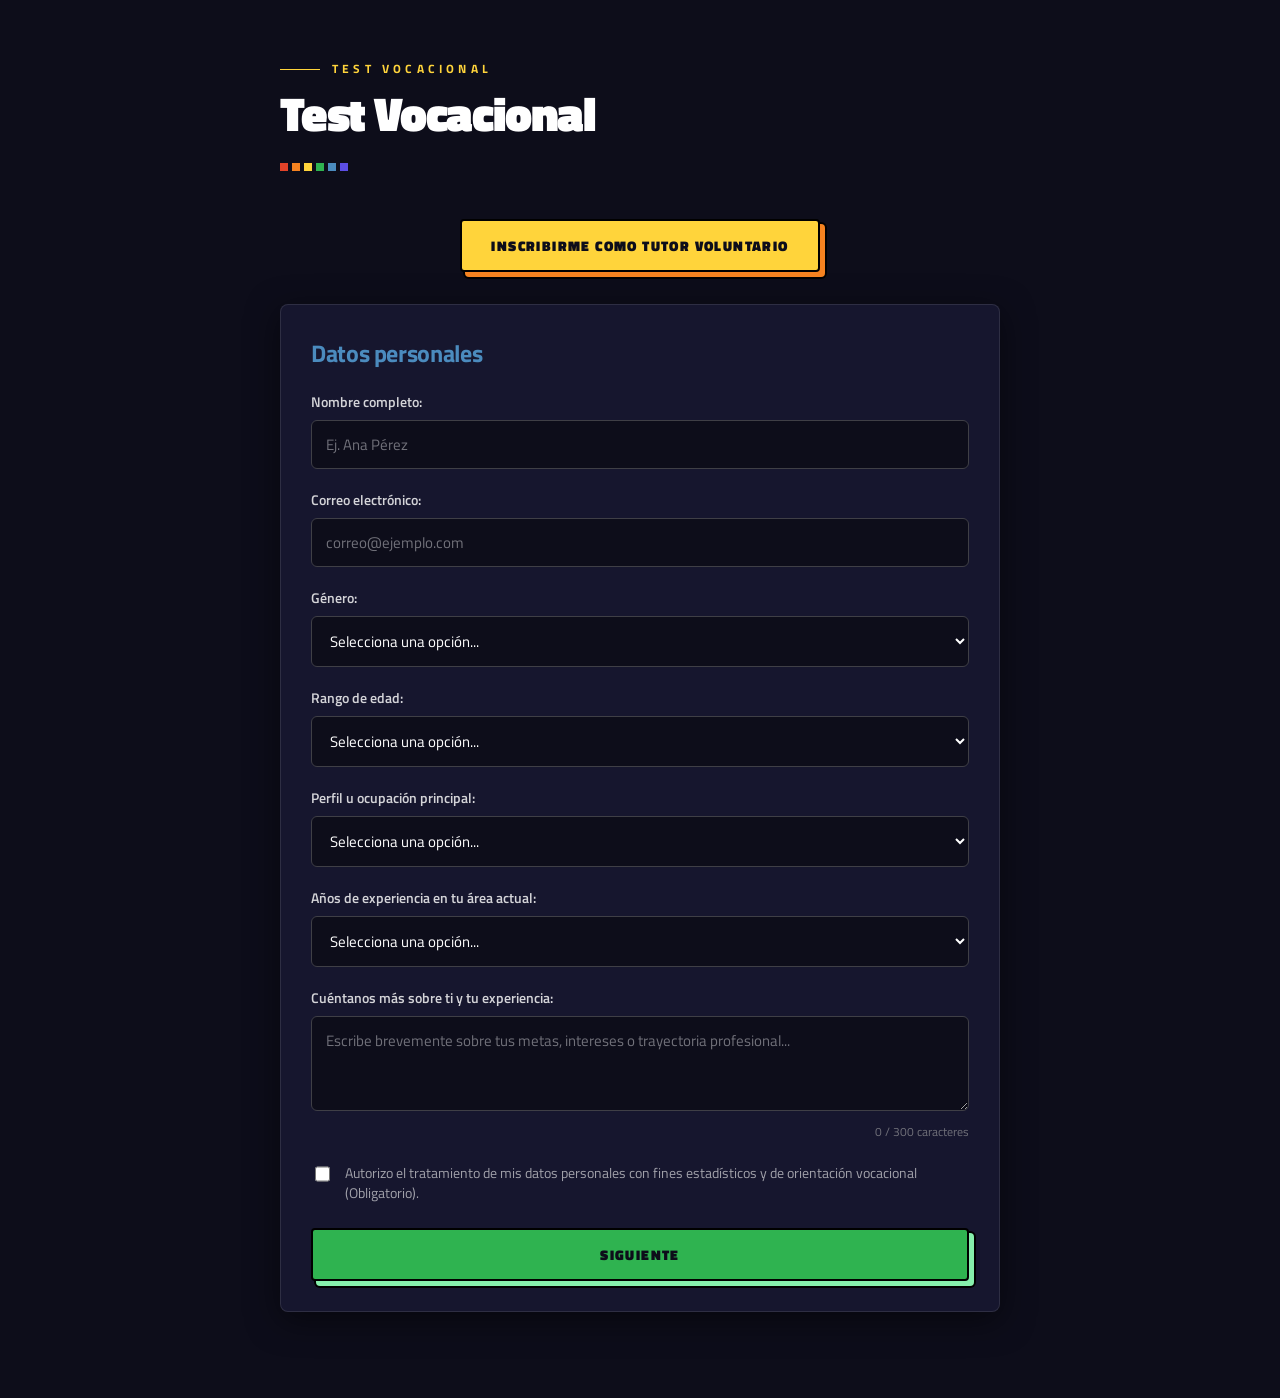
==== index.html @ 5e2507d7 "style: tipografia Titillium Web 900, cuadritos exactos, linea superior y azul de Python Colombia" ====
<!DOCTYPE html>
<html lang="es">
<head>
  <meta charset="UTF-8">
  <meta name="viewport" content="width=device-width, initial-scale=1.0">
  <title>Test Vocacional - Roles de Datos</title>
  <!-- Tipografía Titillium Web de Python Colombia -->
  <link rel="preconnect" href="https://fonts.googleapis.com">
  <link rel="preconnect" href="https://fonts.gstatic.com" crossorigin>
  <link href="https://fonts.googleapis.com/css2?family=Titillium+Web:wght@300;400;600;700;900&display=swap" rel="stylesheet">
  <link rel="stylesheet" href="css/styles.css">
</head>
<body>

  <!-- ENCABEZADO ESTILO PYTHON COLOMBIA -->
  <div class="title-header">
    <p class="tag-title"><span class="tag-line"></span>TEST VOCACIONAL</p>
    <h1>Test Vocacional</h1>
    <span class="title-squares" aria-hidden="true">
      <span class="sq sq-red"></span>
      <span class="sq sq-orange"></span>
      <span class="sq sq-yellow"></span>
      <span class="sq sq-green"></span>
      <span class="sq sq-blue"></span>
      <span class="sq sq-purple"></span>
    </span>
  </div>

  <!-- BOTÓN PARA IR AL FORMULARIO DE TUTORES (CENTRADO) -->
  <div style="text-align: center; margin-bottom: 32px;">
    <button onclick="window.location.href='tuto.html'" class="btn-yellow" style="max-width: 360px; margin: 0 auto; display: inline-block;">Inscribirme como Tutor Voluntario</button>
  </div>

  <!-- SECCIÓN 1: DATOS PERSONALES -->
  <div class="card" id="step-form">
    <h2>Datos personales</h2>
    
    <div class="form-group">
      <label for="nombre">Nombre completo:</label>
      <input type="text" id="nombre" placeholder="Ej. Ana Pérez" required>
    </div>

    <div class="form-group">
      <label for="correo">Correo electrónico:</label>
      <input type="email" id="correo" placeholder="correo@ejemplo.com" required>
    </div>

    <div class="form-group">
      <label for="genero">Género:</label>
      <select id="genero" required>
        <option value="">Selecciona una opción...</option>
        <option value="Femenino">Femenino</option>
        <option value="Masculino">Masculino</option>
        <option value="No binario">No binario</option>
        <option value="Prefiero no decirlo">Prefiero no decirlo</option>
      </select>
    </div>

    <div class="form-group">
      <label for="edad">Rango de edad:</label>
      <select id="edad" required>
        <option value="">Selecciona una opción...</option>
        <option value="Menos de 18 años">Menos de 18 años</option>
        <option value="18 a 24 años">18 a 24 años</option>
        <option value="25 a 34 años">25 a 34 años</option>
        <option value="35 a 44 años">35 a 44 años</option>
        <option value="45 años o más">45 años o más</option>
      </select>
    </div>

    <div class="form-group">
      <label for="perfil">Perfil u ocupación principal:</label>
      <select id="perfil" required>
        <option value="">Selecciona una opción...</option>
        <option value="Estudiante">Estudiante</option>
        <option value="Trabaja en tecnología">Trabaja en tecnología</option>
        <option value="Otro campo ajeno a la tecnología">Otro campo ajeno a la tecnología</option>
      </select>
    </div>

    <div class="form-group">
      <label for="experiencia">Años de experiencia en tu área actual:</label>
      <select id="experiencia" required>
        <option value="">Selecciona una opción...</option>
        <option value="Sin experiencia (0 años)">Sin experiencia (0 años)</option>
        <option value="Menos de 1 año">Menos de 1 año</option>
        <option value="1 a 3 años">1 a 3 años</option>
        <option value="Más de 3 años">Más de 3 años</option>
      </select>
    </div>

    <div class="form-group">
      <label for="sobre_ti">Cuéntanos más sobre ti y tu experiencia:</label>
      <textarea id="sobre_ti" rows="3" maxlength="300" placeholder="Escribe brevemente sobre tus metas, intereses o trayectoria profesional..." oninput="actualizarContador()"></textarea>
      <div class="char-counter"><span id="counter">0</span> / 300 caracteres</div>
    </div>

    <div class="checkbox-group">
      <input type="checkbox" id="autorizacion" required>
      <label for="autorizacion">Autorizo el tratamiento de mis datos personales con fines estadísticos y de orientación vocacional (Obligatorio).</label>
    </div>

    <button onclick="irAlTest()" class="btn-green" style="margin-top: 24px;">Siguiente</button>
  </div>

  <!-- SECCIÓN 2: TEST VOCACIONAL -->
  <div class="card" id="step-test" style="display:none;">
    <h2>Resuelve las preguntas</h2>
    <div id="test-container"></div>
    <div class="btn-container">
      <button class="btn-yellow" onclick="regresarAlFormulario()">Retroceder</button>
      <button class="btn-green" onclick="calcularResultado()">Enviar Respuestas y Ver Resultado</button>
    </div>
  </div>

  <!-- SECCIÓN 3: RESULTADOS -->
  <div class="card" id="result-container" style="display:none;">
    <h2>Resultados: ¿Hacia dónde apunta tu brújula?</h2>
    <div id="result"></div>
    <div class="btn-container">
      <button class="btn-yellow" onclick="reiniciarTest()">Mandar otra respuesta</button>
      <button class="btn-green" onclick="finalizarTest()">Finalizar</button>
    </div>
  </div>

  <!-- SECCIÓN 4: PANTALLA DE AGRADECIMIENTO AL FINALIZAR -->
  <div class="card" id="thanks-container" style="display:none; text-align: left;">
    <h2>¡Gracias por realizar el Test Vocacional!</h2>
    <p>Tus respuestas se han registrado con éxito. Esperamos que este resultado te oriente en tu camino en el mundo de los datos.</p>
    <div style="text-align: center; margin-top: 24px;">
      <button class="btn-yellow" style="max-width: 320px; margin: 0 auto; display: inline-block;" onclick="reiniciarTest()">Realizar el test de nuevo</button>
    </div>
  </div>

  <script src="js/main.js"></script>
</body>
</html>
---- css/styles.css ----
/* ==========================================================================
   Importación de Fuentes (Titillium Web de Python Colombia: python.org.co)
   ========================================================================== */
@import url('https://fonts.googleapis.com/css2?family=Titillium+Web:wght@300;400;600;700;900&display=swap');

/* ==========================================================================
   Estilos Generales y Tema Oscuro (Python Colombia)
   ========================================================================== */

* {
  box-sizing: border-box;
}

body {
  font-family: 'Titillium Web', -apple-system, BlinkMacSystemFont, "Segoe UI", Roboto, sans-serif;
  max-width: 760px;
  margin: 40px auto;
  padding: 20px;
  background-color: #0d0d1a; /* Fondo exacto de Python Colombia (--color-night) */
  color: #f4f4f5;
  line-height: 1.5;
  font-size: 16px;
  -webkit-font-smoothing: antialiased;
  -moz-osx-font-smoothing: grayscale;
}

/* ==========================================================================
   Encabezados Principales y Decoraciones de Python Colombia
   ========================================================================== */

.title-header {
  margin-bottom: 24px;
}

/* Titulito con la línea horizontal (h-px w-10 bg-current) */
.tag-title {
  display: flex;
  align-items: center;
  gap: 12px;
  font-size: 12px;
  font-weight: 700;
  text-transform: uppercase;
  letter-spacing: 0.35em;
  color: #ffd43b; /* Amarillo Python */
  margin: 0 0 12px 0;
}

.tag-line {
  display: inline-block;
  width: 40px;
  height: 1px;
  background-color: currentColor;
}

/* Letra del título principal (Font-black 900 de Python Colombia) */
h1 {
  font-family: 'Titillium Web', sans-serif;
  color: #ffffff;
  font-size: 48px;
  font-weight: 900; /* Peso 900 idéntico al de la imagen */
  text-align: left;
  letter-spacing: -0.025em;
  line-height: 1.02;
  margin: 0 0 14px 0;
}

/* Los 6 cuadritos exactos de Python Colombia (cuadrados perfectos, sin redondear) */
.title-squares {
  display: inline-flex;
  align-items: center;
  gap: 4px; /* gap-1 = 4px */
  margin: 0 0 24px 0;
}

.sq {
  width: 8px; /* h-2 = 8px */
  height: 8px; /* w-2 = 8px */
  border-radius: 0 !important; /* Cuadrados sin bordes redondos */
  display: inline-block;
}

/* Colores exactos de Python Colombia */
.sq-red    { background-color: #e24329; } /* bg-accent-red */
.sq-orange { background-color: #f58220; } /* bg-accent-orange */
.sq-yellow { background-color: #ffd43b; } /* bg-python-yellow */
.sq-green  { background-color: #2fb350; } /* bg-accent-green */
.sq-blue   { background-color: #4b8bbe; } /* bg-python-blue-light */
.sq-purple { background-color: #5c4ee5; } /* bg-accent-purple */

/* Subtítulos en el azul exacto de Python Colombia (#4b8bbe) */
h2 {
  font-family: 'Titillium Web', sans-serif;
  color: #4b8bbe !important; /* Azul exacto de Python Colombia (--color-python-blue-light) */
  font-size: 24px;
  font-weight: 700;
  margin-top: 0;
  margin-bottom: 20px;
  text-align: left;
  letter-spacing: -0.015em;
}

/* ==========================================================================
   Tarjetas / Contenedores
   ========================================================================== */

.card {
  background-color: #16162e; /* Tarjeta oscura de Python Colombia (--color-night-card) */
  border: 1px solid rgba(255, 255, 255, 0.1);
  border-radius: 8px;
  padding: 30px;
  box-shadow: 0 8px 32px rgba(0, 0, 0, 0.5);
  margin-bottom: 26px;
}

/* ==========================================================================
   Formularios
   ========================================================================== */

.form-group {
  margin-bottom: 20px;
}

.form-group label {
  display: block;
  font-size: 14px;
  font-weight: 600;
  margin-bottom: 8px;
  color: #d4d4d8;
}

.form-group input[type="text"], 
.form-group input[type="email"], 
.form-group select,
.form-group textarea {
  width: 100%;
  padding: 12px 14px;
  background-color: #0d0d1a;
  color: #ffffff;
  border: 1px solid #3f3f46;
  border-radius: 6px;
  font-size: 15px;
  font-family: inherit;
  transition: border-color 0.2s ease, box-shadow 0.2s ease;
}

.form-group input[type="text"]:focus, 
.form-group input[type="email"]:focus, 
.form-group select:focus,
.form-group textarea:focus {
  border-color: #ffd43b;
  outline: none;
  box-shadow: 0 0 0 2px rgba(255, 212, 59, 0.3);
}

.form-group input::placeholder,
.form-group textarea::placeholder {
  color: #71717a;
}

.form-group select option {
  background-color: #0d0d1a;
  color: #ffffff;
}

.checkbox-group {
  display: flex;
  align-items: flex-start;
  gap: 12px;
  margin-top: 22px;
  font-size: 14px;
  color: #a1a1aa;
  line-height: 1.45;
}

.checkbox-group input {
  margin-top: 3px;
  accent-color: #ffd43b;
  width: 16px;
  height: 16px;
  cursor: pointer;
}

.char-counter {
  font-size: 12px;
  color: #71717a;
  text-align: right;
  margin-top: 6px;
}

/* ==========================================================================
   Botones de Python Colombia (Amarillos y Verdes con doble capa 3D)
   ========================================================================== */

.btn-container {
  display: flex;
  gap: 16px;
  margin-top: 26px;
}

.btn-container button {
  flex: 1; /* Mismo tamaño para botones emparejados */
}

button, .btn {
  display: inline-block;
  font-family: 'Titillium Web', sans-serif;
  font-size: 14px;
  font-weight: 800;
  text-transform: uppercase;
  letter-spacing: 0.1em;
  text-align: center;
  cursor: pointer;
  padding: 14px 24px;
  border-radius: 4px;
  border: 2px solid #000000;
  position: relative;
  width: 100%;
  box-sizing: border-box;
  transition: transform 0.15s ease, box-shadow 0.15s ease;
  outline: none;
}

/* --- BOTÓN AMARILLO (Capa naranja de Python Colombia debajo) --- */
button.btn-yellow,
button.btn-tutor,
button:not(.btn-green) {
  background-color: #ffd43b !important; /* Amarillo Python */
  color: #0d0d1a !important;
  box-shadow: 5px 5px 0px 0px #f58220, 5px 5px 0px 2px #000000;
}

button.btn-yellow:hover,
button.btn-tutor:hover,
button:not(.btn-green):hover {
  transform: translate(-3px, -3px);
  box-shadow: 8px 8px 0px 0px #f58220, 8px 8px 0px 2px #000000;
}

button.btn-yellow:active,
button.btn-tutor:active,
button:not(.btn-green):active {
  transform: translate(2px, 2px);
  box-shadow: 2px 2px 0px 0px #f58220, 2px 2px 0px 2px #000000;
}

/* --- BOTÓN VERDE (Capa verde claro debajo) --- */
button.btn-green,
button.success {
  background-color: #2fb350 !important; /* Verde Python Colombia */
  color: #0d0d1a !important;
  box-shadow: 5px 5px 0px 0px #86efac, 5px 5px 0px 2px #000000;
}

button.btn-green:hover,
button.success:hover {
  transform: translate(-3px, -3px);
  box-shadow: 8px 8px 0px 0px #86efac, 8px 8px 0px 2px #000000;
}

button.btn-green:active,
button.success:active {
  transform: translate(2px, 2px);
  box-shadow: 2px 2px 0px 0px #86efac, 2px 2px 0px 2px #000000;
}

/* ==========================================================================
   Estilos Específicos del Test Vocacional
   ========================================================================== */

.question {
  margin-bottom: 24px;
  border-bottom: 1px solid rgba(255, 255, 255, 0.1);
  padding-bottom: 18px;
}

.question:last-child {
  border-bottom: none;
}

.question p {
  font-weight: 600;
  font-size: 16px;
  margin-bottom: 12px;
  color: #f4f4f5;
}

.option {
  display: flex;
  align-items: center;
  gap: 10px;
  margin: 10px 0;
  padding: 10px 14px;
  border-radius: 6px;
  cursor: pointer;
  color: #d4d4d8;
  font-size: 15px;
  transition: background-color 0.15s ease;
}

.option:hover {
  background-color: rgba(255, 255, 255, 0.05);
}

.option input {
  margin: 0;
  accent-color: #ffd43b;
  width: 16px;
  height: 16px;
}

#result {
  line-height: 1.65;
  color: #e4e4e7;
}

.role-title {
  font-family: 'Titillium Web', sans-serif;
  font-size: 24px;
  font-weight: 900;
  color: #4b8bbe; /* Azul Python Colombia */
  margin-bottom: 14px;
  text-align: left;
}

/* Responsividad para móviles */
@media (max-width: 600px) {
  h1 {
    font-size: 34px;
  }
  .btn-container {
    flex-direction: column;
  }
}
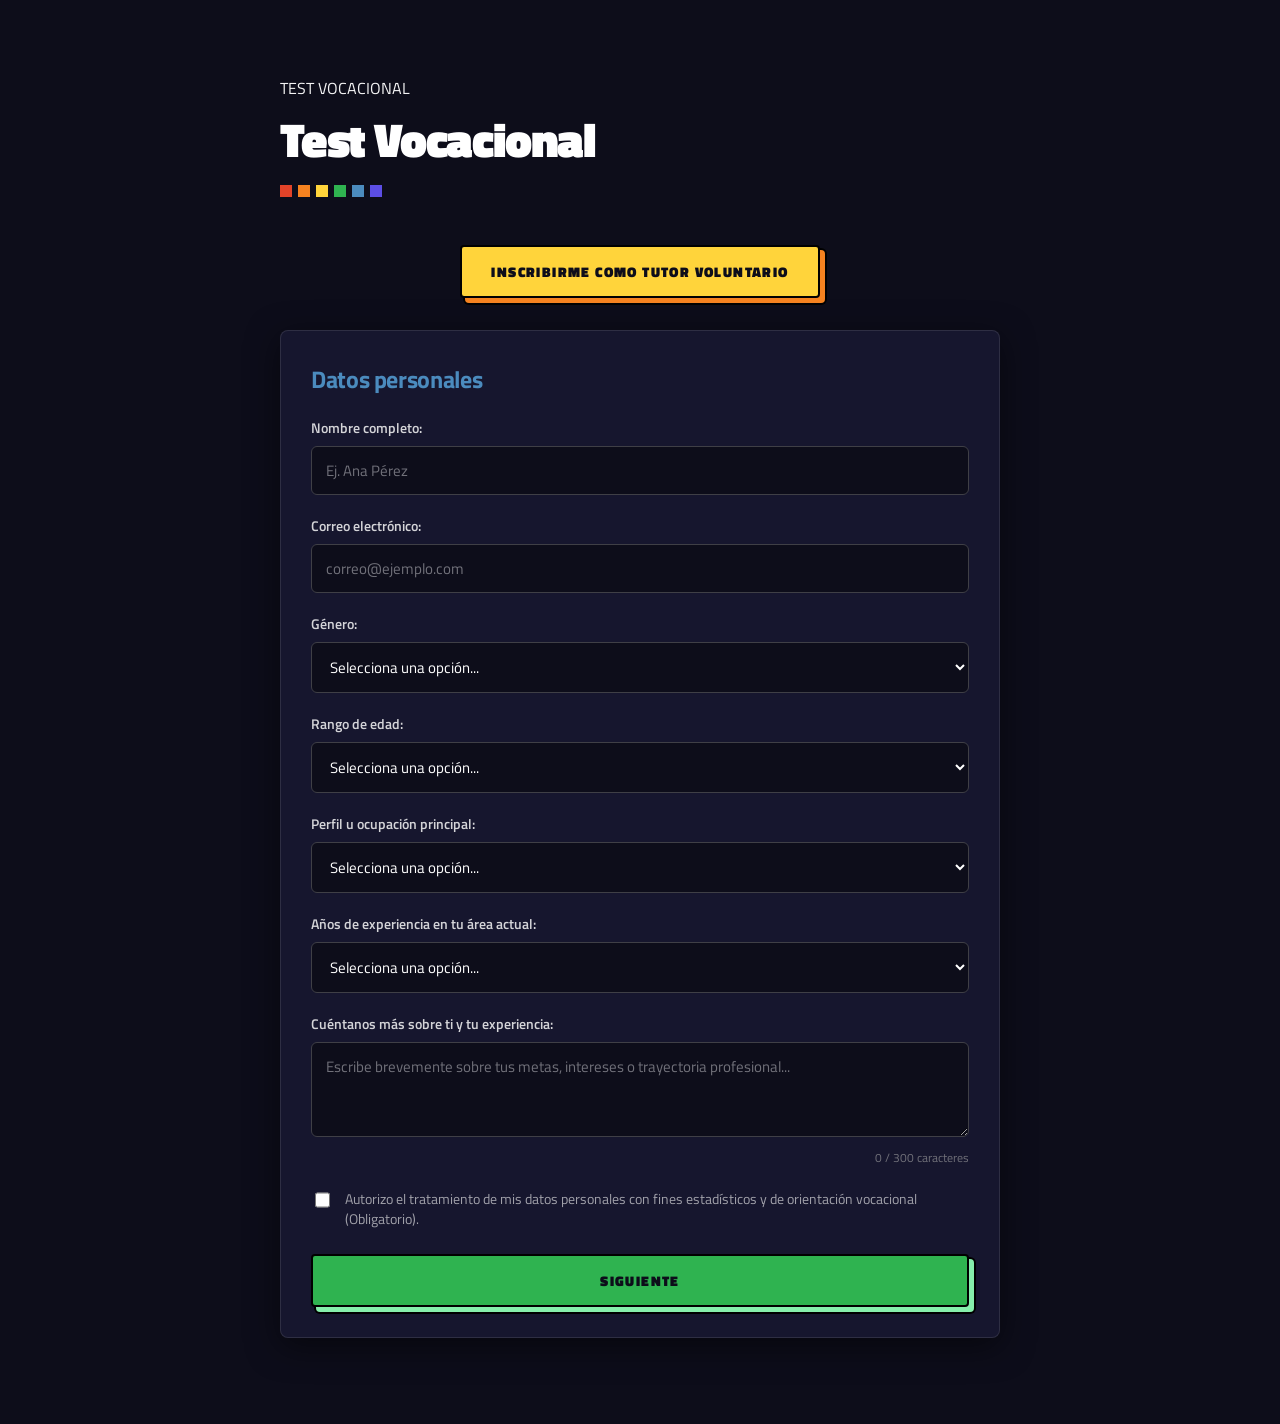
==== commit 10b39e3d: "fix: point tutor button to new form and clean up repo - index.html now links to tutor.html instead o" ====
--- a/index.html
+++ b/index.html
@@ -8,7 +8,7 @@
   <link rel="preconnect" href="https://fonts.googleapis.com">
   <link rel="preconnect" href="https://fonts.gstatic.com" crossorigin>
   <link href="https://fonts.googleapis.com/css2?family=Titillium+Web:wght@300;400;600;700;900&display=swap" rel="stylesheet">
-  <link rel="stylesheet" href="css/styles.css">
+  <link rel="stylesheet" href="css/styles.css?v=2">
 </head>
 <body>
 
@@ -28,7 +28,7 @@
 
   <!-- BOTÓN PARA IR AL FORMULARIO DE TUTORES (CENTRADO) -->
   <div style="text-align: center; margin-bottom: 32px;">
-    <button onclick="window.location.href='tuto.html'" class="btn-yellow" style="max-width: 360px; margin: 0 auto; display: inline-block;">Inscribirme como Tutor Voluntario</button>
+    <button onclick="window.location.href='tutor.html'" class="btn-yellow" style="max-width: 360px; margin: 0 auto; display: inline-block;">Inscribirme como Tutor Voluntario</button>
   </div>
 
   <!-- SECCIÓN 1: DATOS PERSONALES -->
@@ -132,6 +132,6 @@
     </div>
   </div>
 
-  <script src="js/main.js"></script>
+  <script src="js/main.js?v=2"></script>
 </body>
 </html>
--- a/css/styles.css
+++ b/css/styles.css
@@ -32,26 +32,6 @@
   margin-bottom: 24px;
 }
 
-/* Titulito con la línea horizontal (h-px w-10 bg-current) */
-.tag-title {
-  display: flex;
-  align-items: center;
-  gap: 12px;
-  font-size: 12px;
-  font-weight: 700;
-  text-transform: uppercase;
-  letter-spacing: 0.35em;
-  color: #ffd43b; /* Amarillo Python */
-  margin: 0 0 12px 0;
-}
-
-.tag-line {
-  display: inline-block;
-  width: 40px;
-  height: 1px;
-  background-color: currentColor;
-}
-
 /* Letra del título principal (Font-black 900 de Python Colombia) */
 h1 {
   font-family: 'Titillium Web', sans-serif;
@@ -64,19 +44,20 @@
   margin: 0 0 14px 0;
 }
 
-/* Los 6 cuadritos exactos de Python Colombia (cuadrados perfectos, sin redondear) */
+/* Los 6 cuadritos exactos de Python Colombia (12px × 12px, cuadrados perfectos, gap 6px) */
 .title-squares {
   display: inline-flex;
   align-items: center;
-  gap: 4px; /* gap-1 = 4px */
+  gap: 6px;
   margin: 0 0 24px 0;
 }
 
 .sq {
-  width: 8px; /* h-2 = 8px */
-  height: 8px; /* w-2 = 8px */
+  width: 12px; /* 12px exactos como en la foto */
+  height: 12px; /* 12px exactos como en la foto */
   border-radius: 0 !important; /* Cuadrados sin bordes redondos */
   display: inline-block;
+  flex-shrink: 0;
 }
 
 /* Colores exactos de Python Colombia */
@@ -322,6 +303,84 @@
   text-align: left;
 }
 
+/* ==========================================================================
+   Estilos para las Secciones del Formulario de Tutores
+   ========================================================================== */
+
+.form-section {
+  border-top: 1px solid rgba(255, 255, 255, 0.1);
+  margin-top: 32px;
+  padding-top: 24px;
+}
+
+.form-section h3 {
+  font-family: 'Titillium Web', sans-serif;
+  font-size: 18px;
+  font-weight: 700;
+  color: #ffd43b;
+  margin-top: 0;
+  margin-bottom: 10px;
+  letter-spacing: -0.01em;
+}
+
+.section-notice {
+  font-size: 13px;
+  color: #a1a1aa;
+  background-color: rgba(255, 255, 255, 0.04);
+  border-left: 3px solid #4b8bbe;
+  padding: 10px 14px;
+  border-radius: 0 6px 6px 0;
+  margin-bottom: 20px;
+  line-height: 1.5;
+}
+
+.help-text {
+  font-size: 12px;
+  color: #71717a;
+  margin-top: 5px;
+  margin-bottom: 0;
+  line-height: 1.4;
+}
+
+.required {
+  color: #e24329;
+  margin-left: 2px;
+}
+
+.optional {
+  color: #71717a;
+  font-weight: 400;
+  font-size: 13px;
+}
+
+/* Checkbox group como lista vertical dentro de formularios */
+.form-group .checkbox-group {
+  display: flex;
+  flex-direction: column;
+  gap: 8px;
+  margin-top: 8px;
+}
+
+.form-group .checkbox-group label {
+  display: flex;
+  align-items: flex-start;
+  gap: 10px;
+  font-size: 14px;
+  font-weight: 400;
+  color: #d4d4d8;
+  cursor: pointer;
+  margin-bottom: 0;
+}
+
+.form-group .checkbox-group input[type="checkbox"] {
+  margin-top: 2px;
+  accent-color: #ffd43b;
+  width: 15px;
+  height: 15px;
+  flex-shrink: 0;
+  cursor: pointer;
+}
+
 /* Responsividad para móviles */
 @media (max-width: 600px) {
   h1 {
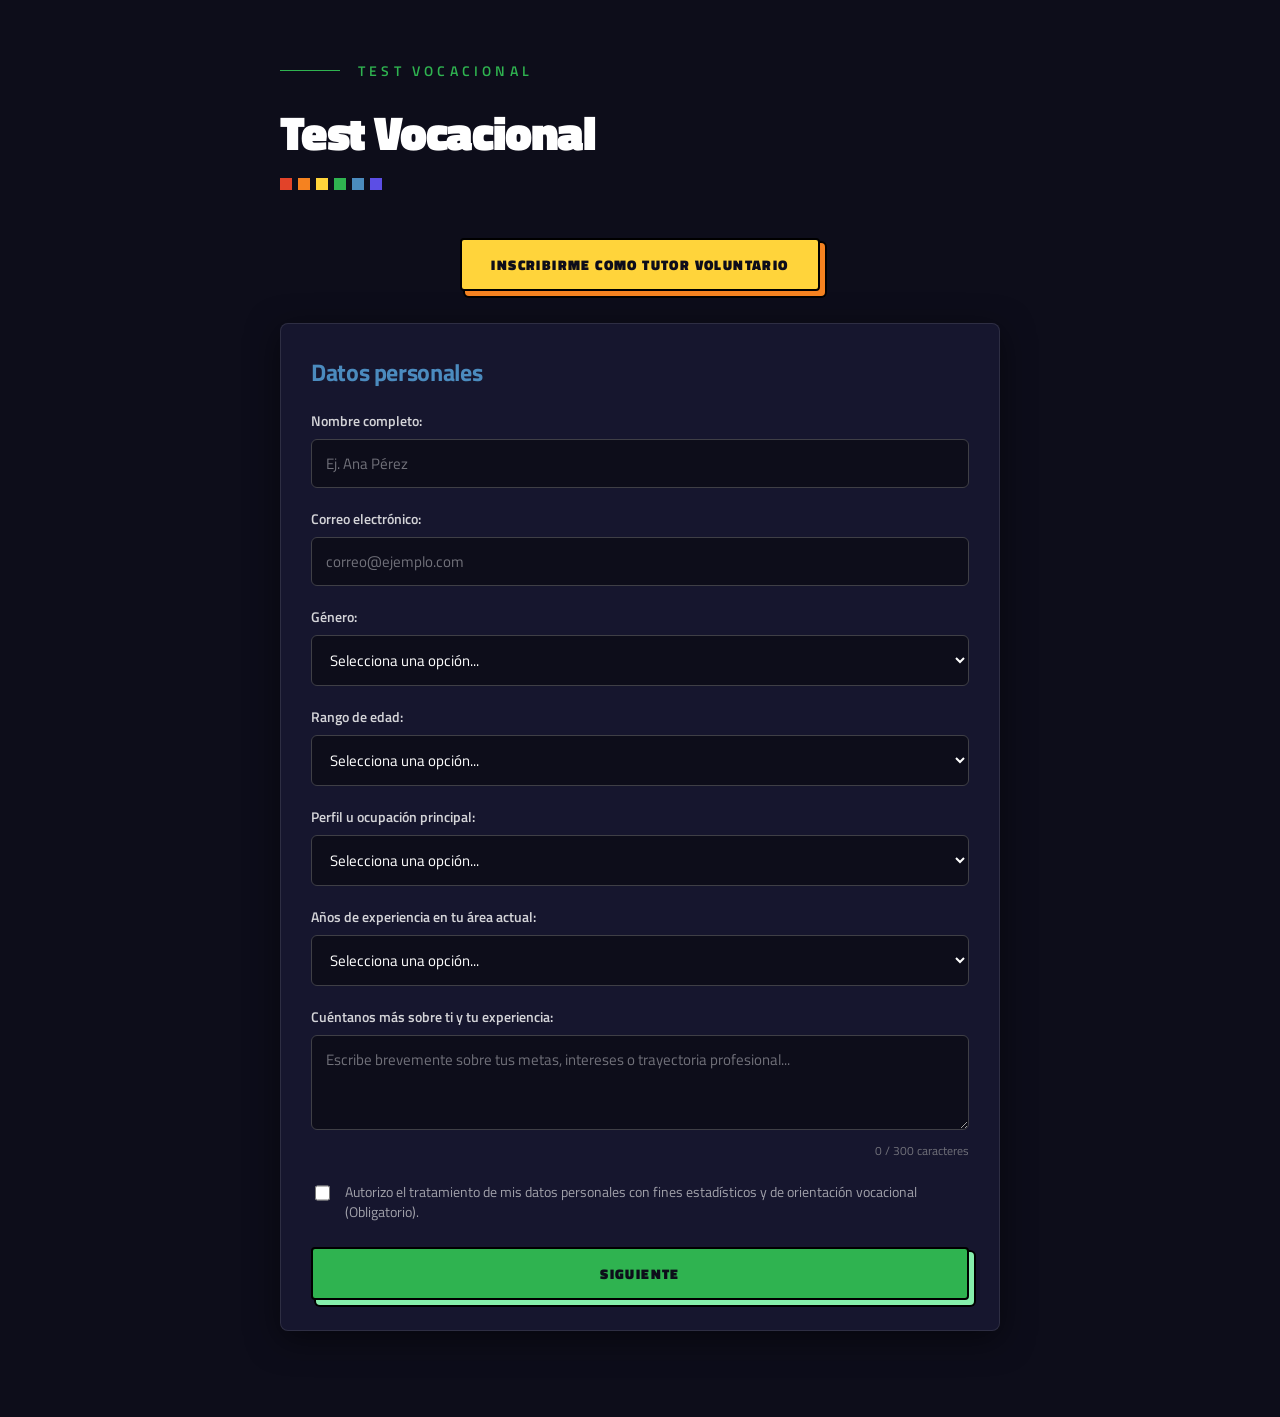
==== commit 357f2044: "style: green line and spaced text for header tag label - Style .tag-title as spaced uppercase text i" ====
--- a/index.html
+++ b/index.html
@@ -8,7 +8,7 @@
   <link rel="preconnect" href="https://fonts.googleapis.com">
   <link rel="preconnect" href="https://fonts.gstatic.com" crossorigin>
   <link href="https://fonts.googleapis.com/css2?family=Titillium+Web:wght@300;400;600;700;900&display=swap" rel="stylesheet">
-  <link rel="stylesheet" href="css/styles.css?v=2">
+  <link rel="stylesheet" href="css/styles.css?v=3">
 </head>
 <body>
 
--- a/css/styles.css
+++ b/css/styles.css
@@ -30,6 +30,28 @@
 
 .title-header {
   margin-bottom: 24px;
+}
+
+/* Etiqueta superior: línea fina + texto espaciado en el verde de los botones */
+.tag-title {
+  display: flex;
+  align-items: center;
+  gap: 18px;
+  margin: 0 0 28px 0;
+  font-family: 'Titillium Web', sans-serif;
+  font-size: 14px;
+  font-weight: 600;
+  letter-spacing: 0.3em;
+  text-transform: uppercase;
+  color: #2fb350; /* Verde de .btn-green */
+}
+
+.tag-line {
+  display: inline-block;
+  width: 60px;
+  height: 1px;
+  background-color: #2fb350;
+  flex-shrink: 0;
 }
 
 /* Letra del título principal (Font-black 900 de Python Colombia) */
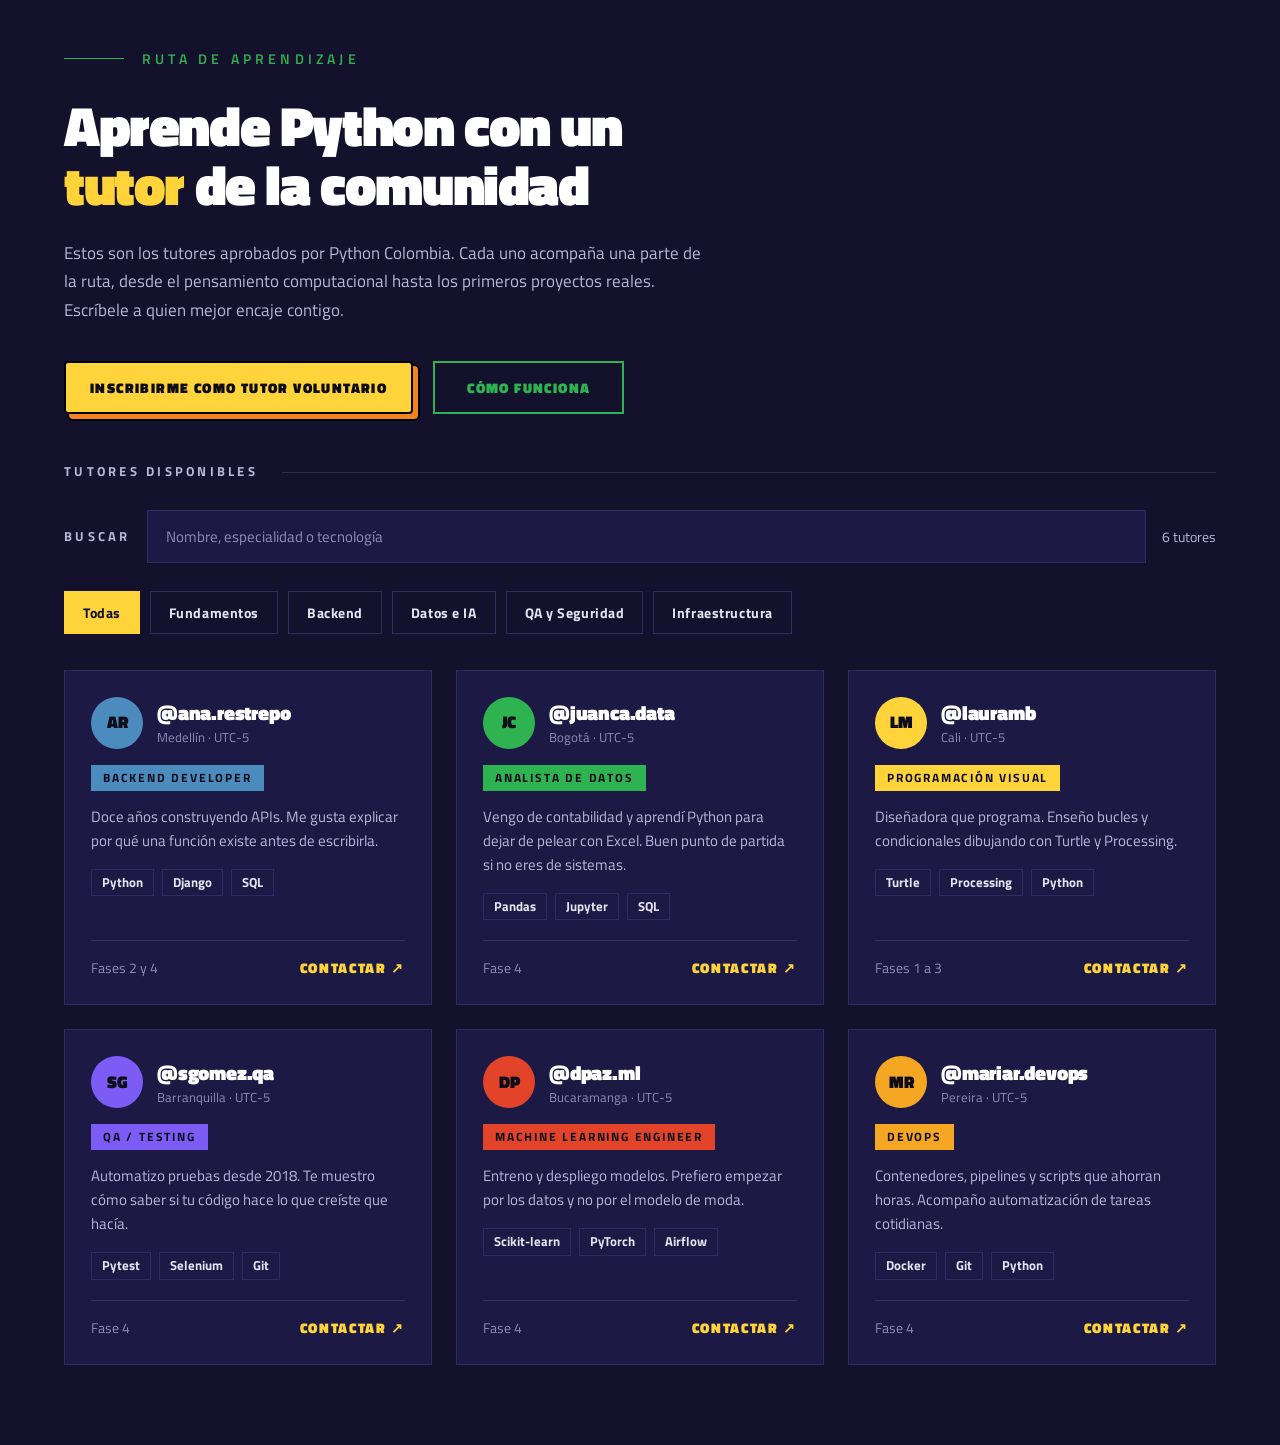
==== commit 791cc6e8: "feat: tutor directory landing page - index.html is now the tutor directory from the mockup: hero wit" ====
--- a/index.html
+++ b/index.html
@@ -3,135 +3,59 @@
 <head>
   <meta charset="UTF-8">
   <meta name="viewport" content="width=device-width, initial-scale=1.0">
-  <title>Test Vocacional - Roles de Datos</title>
+  <title>Tutores - Python Colombia</title>
   <!-- Tipografía Titillium Web de Python Colombia -->
   <link rel="preconnect" href="https://fonts.googleapis.com">
   <link rel="preconnect" href="https://fonts.gstatic.com" crossorigin>
   <link href="https://fonts.googleapis.com/css2?family=Titillium+Web:wght@300;400;600;700;900&display=swap" rel="stylesheet">
   <link rel="stylesheet" href="css/styles.css?v=3">
+  <link rel="stylesheet" href="css/home.css?v=2">
 </head>
-<body>
+<body class="home">
 
-  <!-- ENCABEZADO ESTILO PYTHON COLOMBIA -->
-  <div class="title-header">
-    <p class="tag-title"><span class="tag-line"></span>TEST VOCACIONAL</p>
-    <h1>Test Vocacional</h1>
-    <span class="title-squares" aria-hidden="true">
-      <span class="sq sq-red"></span>
-      <span class="sq sq-orange"></span>
-      <span class="sq sq-yellow"></span>
-      <span class="sq sq-green"></span>
-      <span class="sq sq-blue"></span>
-      <span class="sq sq-purple"></span>
-    </span>
-  </div>
 
-  <!-- BOTÓN PARA IR AL FORMULARIO DE TUTORES (CENTRADO) -->
-  <div style="text-align: center; margin-bottom: 32px;">
-    <button onclick="window.location.href='tutor.html'" class="btn-yellow" style="max-width: 360px; margin: 0 auto; display: inline-block;">Inscribirme como Tutor Voluntario</button>
-  </div>
+  <main class="wrap">
 
-  <!-- SECCIÓN 1: DATOS PERSONALES -->
-  <div class="card" id="step-form">
-    <h2>Datos personales</h2>
-    
-    <div class="form-group">
-      <label for="nombre">Nombre completo:</label>
-      <input type="text" id="nombre" placeholder="Ej. Ana Pérez" required>
-    </div>
+    <!-- HERO -->
+    <section class="hero">
+      <p class="tag-title"><span class="tag-line"></span>RUTA DE APRENDIZAJE</p>
+      <h1>Aprende Python con un<br><span class="hl">tutor</span> de la comunidad</h1>
+      <p class="hero-lead">
+        Estos son los tutores aprobados por Python Colombia. Cada uno acompaña una parte de la ruta,
+        desde el pensamiento computacional hasta los primeros proyectos reales.
+        Escríbele a quien mejor encaje contigo.
+      </p>
+      <div class="hero-actions">
+        <button onclick="window.location.href='tutor.html'" class="btn-yellow btn-tutor-cta">Inscribirme como Tutor Voluntario</button>
+        <a href="#tutores" class="btn-outline-green">Cómo funciona</a>
+      </div>
+    </section>
 
-    <div class="form-group">
-      <label for="correo">Correo electrónico:</label>
-      <input type="email" id="correo" placeholder="correo@ejemplo.com" required>
-    </div>
+    <!-- TUTORES DISPONIBLES -->
+    <section id="tutores" class="tutors">
+      <div class="section-label"><span>Tutores disponibles</span></div>
 
-    <div class="form-group">
-      <label for="genero">Género:</label>
-      <select id="genero" required>
-        <option value="">Selecciona una opción...</option>
-        <option value="Femenino">Femenino</option>
-        <option value="Masculino">Masculino</option>
-        <option value="No binario">No binario</option>
-        <option value="Prefiero no decirlo">Prefiero no decirlo</option>
-      </select>
-    </div>
+      <div class="search-row">
+        <label for="tutor-search">Buscar</label>
+        <input type="search" id="tutor-search" placeholder="Nombre, especialidad o tecnología" autocomplete="off">
+        <span class="tutor-count" id="tutor-count" aria-live="polite">6 tutores</span>
+      </div>
 
-    <div class="form-group">
-      <label for="edad">Rango de edad:</label>
-      <select id="edad" required>
-        <option value="">Selecciona una opción...</option>
-        <option value="Menos de 18 años">Menos de 18 años</option>
-        <option value="18 a 24 años">18 a 24 años</option>
-        <option value="25 a 34 años">25 a 34 años</option>
-        <option value="35 a 44 años">35 a 44 años</option>
-        <option value="45 años o más">45 años o más</option>
-      </select>
-    </div>
+      <div class="filters" role="group" aria-label="Filtrar por área">
+        <a href="#" class="filter active" data-filter="todas" aria-pressed="true">Todas</a>
+        <a href="#" class="filter" data-filter="fundamentos" aria-pressed="false">Fundamentos</a>
+        <a href="#" class="filter" data-filter="backend" aria-pressed="false">Backend</a>
+        <a href="#" class="filter" data-filter="datos" aria-pressed="false">Datos e IA</a>
+        <a href="#" class="filter" data-filter="qa" aria-pressed="false">QA y Seguridad</a>
+        <a href="#" class="filter" data-filter="infra" aria-pressed="false">Infraestructura</a>
+      </div>
 
-    <div class="form-group">
-      <label for="perfil">Perfil u ocupación principal:</label>
-      <select id="perfil" required>
-        <option value="">Selecciona una opción...</option>
-        <option value="Estudiante">Estudiante</option>
-        <option value="Trabaja en tecnología">Trabaja en tecnología</option>
-        <option value="Otro campo ajeno a la tecnología">Otro campo ajeno a la tecnología</option>
-      </select>
-    </div>
+      <div class="tutor-grid" id="tutor-grid"></div>
+      <p class="empty-state" id="empty-state" hidden>No encontramos tutores con ese criterio. Prueba con otra búsqueda.</p>
+    </section>
+  </main>
 
-    <div class="form-group">
-      <label for="experiencia">Años de experiencia en tu área actual:</label>
-      <select id="experiencia" required>
-        <option value="">Selecciona una opción...</option>
-        <option value="Sin experiencia (0 años)">Sin experiencia (0 años)</option>
-        <option value="Menos de 1 año">Menos de 1 año</option>
-        <option value="1 a 3 años">1 a 3 años</option>
-        <option value="Más de 3 años">Más de 3 años</option>
-      </select>
-    </div>
 
-    <div class="form-group">
-      <label for="sobre_ti">Cuéntanos más sobre ti y tu experiencia:</label>
-      <textarea id="sobre_ti" rows="3" maxlength="300" placeholder="Escribe brevemente sobre tus metas, intereses o trayectoria profesional..." oninput="actualizarContador()"></textarea>
-      <div class="char-counter"><span id="counter">0</span> / 300 caracteres</div>
-    </div>
-
-    <div class="checkbox-group">
-      <input type="checkbox" id="autorizacion" required>
-      <label for="autorizacion">Autorizo el tratamiento de mis datos personales con fines estadísticos y de orientación vocacional (Obligatorio).</label>
-    </div>
-
-    <button onclick="irAlTest()" class="btn-green" style="margin-top: 24px;">Siguiente</button>
-  </div>
-
-  <!-- SECCIÓN 2: TEST VOCACIONAL -->
-  <div class="card" id="step-test" style="display:none;">
-    <h2>Resuelve las preguntas</h2>
-    <div id="test-container"></div>
-    <div class="btn-container">
-      <button class="btn-yellow" onclick="regresarAlFormulario()">Retroceder</button>
-      <button class="btn-green" onclick="calcularResultado()">Enviar Respuestas y Ver Resultado</button>
-    </div>
-  </div>
-
-  <!-- SECCIÓN 3: RESULTADOS -->
-  <div class="card" id="result-container" style="display:none;">
-    <h2>Resultados: ¿Hacia dónde apunta tu brújula?</h2>
-    <div id="result"></div>
-    <div class="btn-container">
-      <button class="btn-yellow" onclick="reiniciarTest()">Mandar otra respuesta</button>
-      <button class="btn-green" onclick="finalizarTest()">Finalizar</button>
-    </div>
-  </div>
-
-  <!-- SECCIÓN 4: PANTALLA DE AGRADECIMIENTO AL FINALIZAR -->
-  <div class="card" id="thanks-container" style="display:none; text-align: left;">
-    <h2>¡Gracias por realizar el Test Vocacional!</h2>
-    <p>Tus respuestas se han registrado con éxito. Esperamos que este resultado te oriente en tu camino en el mundo de los datos.</p>
-    <div style="text-align: center; margin-top: 24px;">
-      <button class="btn-yellow" style="max-width: 320px; margin: 0 auto; display: inline-block;" onclick="reiniciarTest()">Realizar el test de nuevo</button>
-    </div>
-  </div>
-
-  <script src="js/main.js?v=2"></script>
+  <script src="js/home.js?v=1"></script>
 </body>
 </html>
--- a/css/home.css
+++ b/css/home.css
@@ -0,0 +1,291 @@
+/* ==========================================================================
+   Página inicial: directorio de tutores (Python Colombia)
+   Se carga después de styles.css y solo aplica dentro de body.home
+   ========================================================================== */
+
+body.home {
+  --bg: #13112b;
+  --card: #1c1a45;
+  --card-border: #2e2b63;
+  --text-soft: #b9b7d6;
+  --text-muted: #8f8cb5;
+  --yellow: #ffd43b;
+  --green: #2fb350;
+  max-width: none;
+  margin: 0;
+  padding: 0;
+  background-color: var(--bg);
+}
+
+.home .wrap {
+  max-width: 1200px;
+  margin: 0 auto;
+  padding: 0 24px;
+}
+
+/* --- Hero --- */
+.hero {
+  padding: 48px 0 48px;
+  max-width: 640px;
+}
+
+.home .hero h1 {
+  font-size: 56px;
+  line-height: 1.05;
+  margin-bottom: 24px;
+}
+
+.hero h1 .hl { color: var(--yellow); }
+
+.hero-lead {
+  color: var(--text-soft);
+  font-size: 17px;
+  line-height: 1.7;
+  margin: 0 0 36px;
+}
+
+.hero-actions {
+  display: flex;
+  flex-wrap: wrap;
+  align-items: center;
+  gap: 20px;
+}
+
+/* Botón de tutor: se conserva el estilo amarillo 3D del sitio, sin ancho completo */
+.home .btn-tutor-cta {
+  width: auto;
+}
+
+.btn-outline-green {
+  display: inline-block;
+  font-size: 14px;
+  font-weight: 800;
+  letter-spacing: 0.1em;
+  text-transform: uppercase;
+  text-decoration: none;
+  padding: 14px 32px;
+  border: 2px solid var(--green);
+  color: var(--green);
+  transition: background-color 0.15s ease, color 0.15s ease;
+}
+
+.btn-outline-green:hover { background: var(--green); color: var(--bg); }
+
+
+/* --- Tutores disponibles --- */
+.tutors { padding-bottom: 80px; }
+
+.section-label {
+  display: flex;
+  align-items: center;
+  gap: 24px;
+  margin-bottom: 28px;
+}
+
+.section-label span,
+.search-row label {
+  font-size: 13px;
+  font-weight: 700;
+  letter-spacing: 0.25em;
+  text-transform: uppercase;
+  color: var(--text-soft);
+  white-space: nowrap;
+}
+
+.section-label::after {
+  content: "";
+  flex: 1;
+  height: 1px;
+  background: rgba(255, 255, 255, 0.12);
+}
+
+.search-row {
+  display: flex;
+  align-items: center;
+  gap: 16px;
+  margin-bottom: 28px;
+}
+
+.search-row input {
+  flex: 1;
+  min-width: 0;
+  padding: 14px 18px;
+  background: var(--card);
+  border: 1px solid var(--card-border);
+  color: #fff;
+  font-family: inherit;
+  font-size: 15px;
+}
+
+.search-row input::placeholder { color: var(--text-muted); }
+
+.search-row input:focus {
+  outline: none;
+  border-color: var(--yellow);
+  box-shadow: 0 0 0 2px rgba(255, 212, 59, 0.25);
+}
+
+.tutor-count {
+  color: var(--text-soft);
+  font-size: 14px;
+  white-space: nowrap;
+}
+
+.filters {
+  display: flex;
+  flex-wrap: wrap;
+  gap: 10px;
+  margin-bottom: 36px;
+}
+
+.filter {
+  padding: 10px 18px;
+  border: 1px solid var(--card-border);
+  background: transparent;
+  color: #e4e4f0;
+  font-size: 14px;
+  font-weight: 700;
+  letter-spacing: 0.04em;
+  text-decoration: none;
+}
+
+.filter:hover { border-color: var(--yellow); }
+
+.filter.active {
+  background: var(--yellow);
+  border-color: var(--yellow);
+  color: var(--bg);
+}
+
+.tutor-grid {
+  display: grid;
+  grid-template-columns: repeat(3, 1fr);
+  gap: 24px;
+}
+
+.tutor-card {
+  display: flex;
+  flex-direction: column;
+  align-items: flex-start;
+  background: var(--card);
+  border: 1px solid var(--card-border);
+  padding: 26px;
+}
+
+.tutor-head {
+  display: flex;
+  align-items: center;
+  gap: 14px;
+  margin-bottom: 16px;
+}
+
+.avatar {
+  width: 52px;
+  height: 52px;
+  border-radius: 50%;
+  display: inline-flex;
+  align-items: center;
+  justify-content: center;
+  font-weight: 900;
+  font-size: 17px;
+  flex-shrink: 0;
+}
+
+.tutor-head h3 {
+  margin: 0;
+  font-size: 20px;
+  font-weight: 900;
+  color: #fff;
+  letter-spacing: -0.01em;
+}
+
+.tutor-loc {
+  margin: 0;
+  font-size: 13px;
+  color: var(--text-muted);
+}
+
+.role-badge {
+  font-size: 12px;
+  font-weight: 700;
+  letter-spacing: 0.15em;
+  text-transform: uppercase;
+  padding: 4px 12px;
+  margin-bottom: 14px;
+}
+
+/* Colores de avatar y etiqueta de rol */
+.c-blue   { background: #4b8bbe; color: #0d0d1a; }
+.c-green  { background: #2fb350; color: #0d0d1a; }
+.c-yellow { background: #ffd43b; color: #0d0d1a; }
+.c-purple { background: #7c5cf5; color: #0d0d1a; }
+.c-red    { background: #e24329; color: #0d0d1a; }
+.c-orange { background: #f5a623; color: #0d0d1a; }
+
+.tutor-bio {
+  margin: 0 0 16px;
+  color: var(--text-soft);
+  font-size: 15px;
+  line-height: 1.6;
+}
+
+.tech-tags {
+  list-style: none;
+  display: flex;
+  flex-wrap: wrap;
+  gap: 8px;
+  margin: 0 0 20px;
+  padding: 0;
+}
+
+.tech-tags li {
+  border: 1px solid var(--card-border);
+  padding: 3px 10px;
+  font-size: 13px;
+  font-weight: 700;
+  color: #e4e4f0;
+}
+
+.tutor-foot {
+  margin-top: auto;
+  width: 100%;
+  display: flex;
+  justify-content: space-between;
+  align-items: center;
+  padding-top: 16px;
+  border-top: 1px solid rgba(255, 255, 255, 0.1);
+  font-size: 14px;
+  color: var(--text-muted);
+}
+
+.tutor-foot a {
+  color: var(--yellow);
+  font-weight: 800;
+  letter-spacing: 0.12em;
+  text-transform: uppercase;
+  text-decoration: none;
+}
+
+.tutor-foot a:hover { text-decoration: underline; }
+
+.empty-state {
+  color: var(--text-soft);
+  text-align: center;
+  padding: 40px 0;
+}
+
+/* --- Responsivo --- */
+@media (max-width: 960px) {
+  .tutor-grid { grid-template-columns: repeat(2, 1fr); }
+}
+
+@media (max-width: 700px) {
+  .home .wrap { padding: 0 16px; }
+  .hero { padding: 48px 0 36px; }
+  .home .hero h1 { font-size: 38px; }
+  .tutor-grid { grid-template-columns: 1fr; }
+  .search-row { flex-wrap: wrap; }
+  .search-row input { flex-basis: 100%; order: 2; }
+  .home .btn-tutor-cta,
+  .btn-outline-green { width: 100%; text-align: center; }
+}
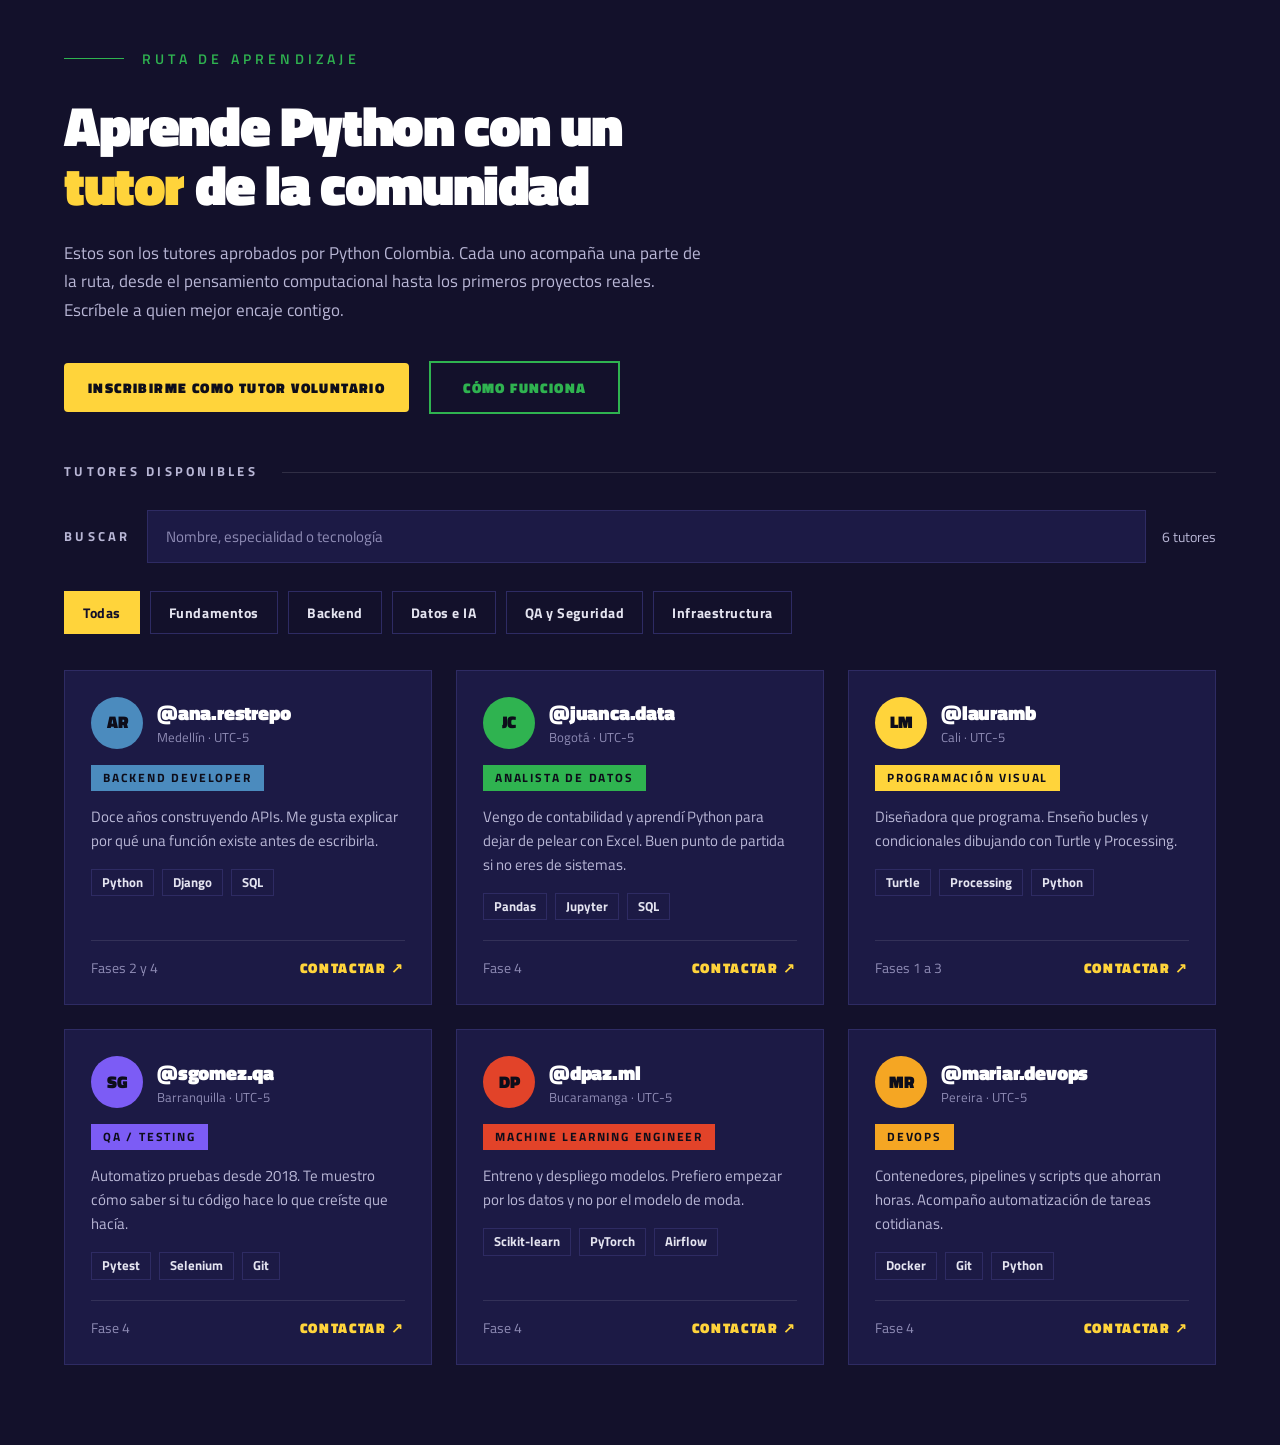
==== commit 4b1fbeda: "style: flat buttons with colored shadow only on hover" ====
--- a/index.html
+++ b/index.html
@@ -8,7 +8,7 @@
   <link rel="preconnect" href="https://fonts.googleapis.com">
   <link rel="preconnect" href="https://fonts.gstatic.com" crossorigin>
   <link href="https://fonts.googleapis.com/css2?family=Titillium+Web:wght@300;400;600;700;900&display=swap" rel="stylesheet">
-  <link rel="stylesheet" href="css/styles.css?v=3">
+  <link rel="stylesheet" href="css/styles.css?v=5">
   <link rel="stylesheet" href="css/home.css?v=2">
 </head>
 <body class="home">
--- a/css/styles.css
+++ b/css/styles.css
@@ -229,21 +229,22 @@
 button:not(.btn-green) {
   background-color: #ffd43b !important; /* Amarillo Python */
   color: #0d0d1a !important;
-  box-shadow: 5px 5px 0px 0px #f58220, 5px 5px 0px 2px #000000;
+  border: none;
+  box-shadow: none;
 }
 
 button.btn-yellow:hover,
 button.btn-tutor:hover,
 button:not(.btn-green):hover {
   transform: translate(-3px, -3px);
-  box-shadow: 8px 8px 0px 0px #f58220, 8px 8px 0px 2px #000000;
+  box-shadow: 8px 8px 0px 0px #f58220;
 }
 
 button.btn-yellow:active,
 button.btn-tutor:active,
 button:not(.btn-green):active {
   transform: translate(2px, 2px);
-  box-shadow: 2px 2px 0px 0px #f58220, 2px 2px 0px 2px #000000;
+  box-shadow: 2px 2px 0px 0px #f58220;
 }
 
 /* --- BOTÓN VERDE (Capa verde claro debajo) --- */
@@ -251,19 +252,20 @@
 button.success {
   background-color: #2fb350 !important; /* Verde Python Colombia */
   color: #0d0d1a !important;
-  box-shadow: 5px 5px 0px 0px #86efac, 5px 5px 0px 2px #000000;
+  border: none;
+  box-shadow: none;
 }
 
 button.btn-green:hover,
 button.success:hover {
   transform: translate(-3px, -3px);
-  box-shadow: 8px 8px 0px 0px #86efac, 8px 8px 0px 2px #000000;
+  box-shadow: 8px 8px 0px 0px #86efac;
 }
 
 button.btn-green:active,
 button.success:active {
   transform: translate(2px, 2px);
-  box-shadow: 2px 2px 0px 0px #86efac, 2px 2px 0px 2px #000000;
+  box-shadow: 2px 2px 0px 0px #86efac;
 }
 
 /* ==========================================================================
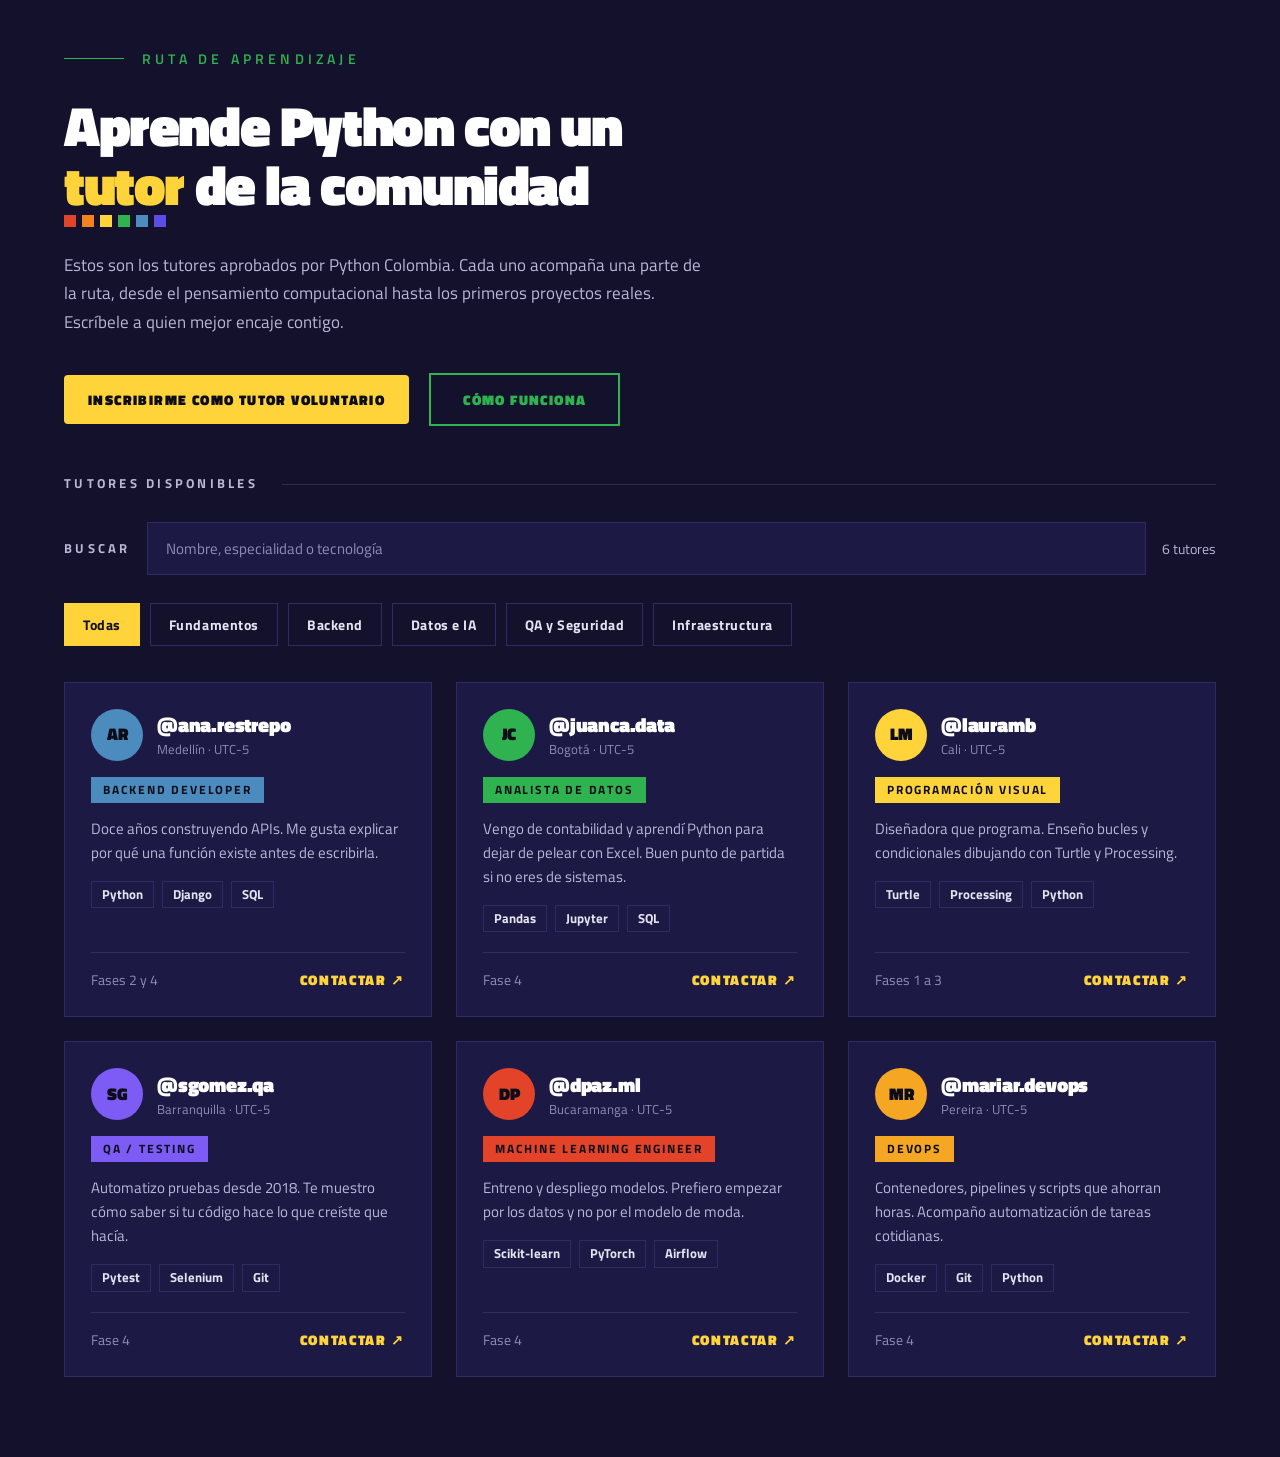
==== commit 611b8505: "feat: add Python Colombia color squares to home hero" ====
--- a/index.html
+++ b/index.html
@@ -9,7 +9,7 @@
   <link rel="preconnect" href="https://fonts.gstatic.com" crossorigin>
   <link href="https://fonts.googleapis.com/css2?family=Titillium+Web:wght@300;400;600;700;900&display=swap" rel="stylesheet">
   <link rel="stylesheet" href="css/styles.css?v=5">
-  <link rel="stylesheet" href="css/home.css?v=2">
+  <link rel="stylesheet" href="css/home.css?v=3">
 </head>
 <body class="home">
 
@@ -20,6 +20,14 @@
     <section class="hero">
       <p class="tag-title"><span class="tag-line"></span>RUTA DE APRENDIZAJE</p>
       <h1>Aprende Python con un<br><span class="hl">tutor</span> de la comunidad</h1>
+      <span class="title-squares" aria-hidden="true">
+        <span class="sq sq-red"></span>
+        <span class="sq sq-orange"></span>
+        <span class="sq sq-yellow"></span>
+        <span class="sq sq-green"></span>
+        <span class="sq sq-blue"></span>
+        <span class="sq sq-purple"></span>
+      </span>
       <p class="hero-lead">
         Estos son los tutores aprobados por Python Colombia. Cada uno acompaña una parte de la ruta,
         desde el pensamiento computacional hasta los primeros proyectos reales.
--- a/css/home.css
+++ b/css/home.css
@@ -32,6 +32,11 @@
 .home .hero h1 {
   font-size: 56px;
   line-height: 1.05;
+  margin-bottom: 0;
+}
+
+.home .hero .title-squares {
+  display: flex;
   margin-bottom: 24px;
 }
 
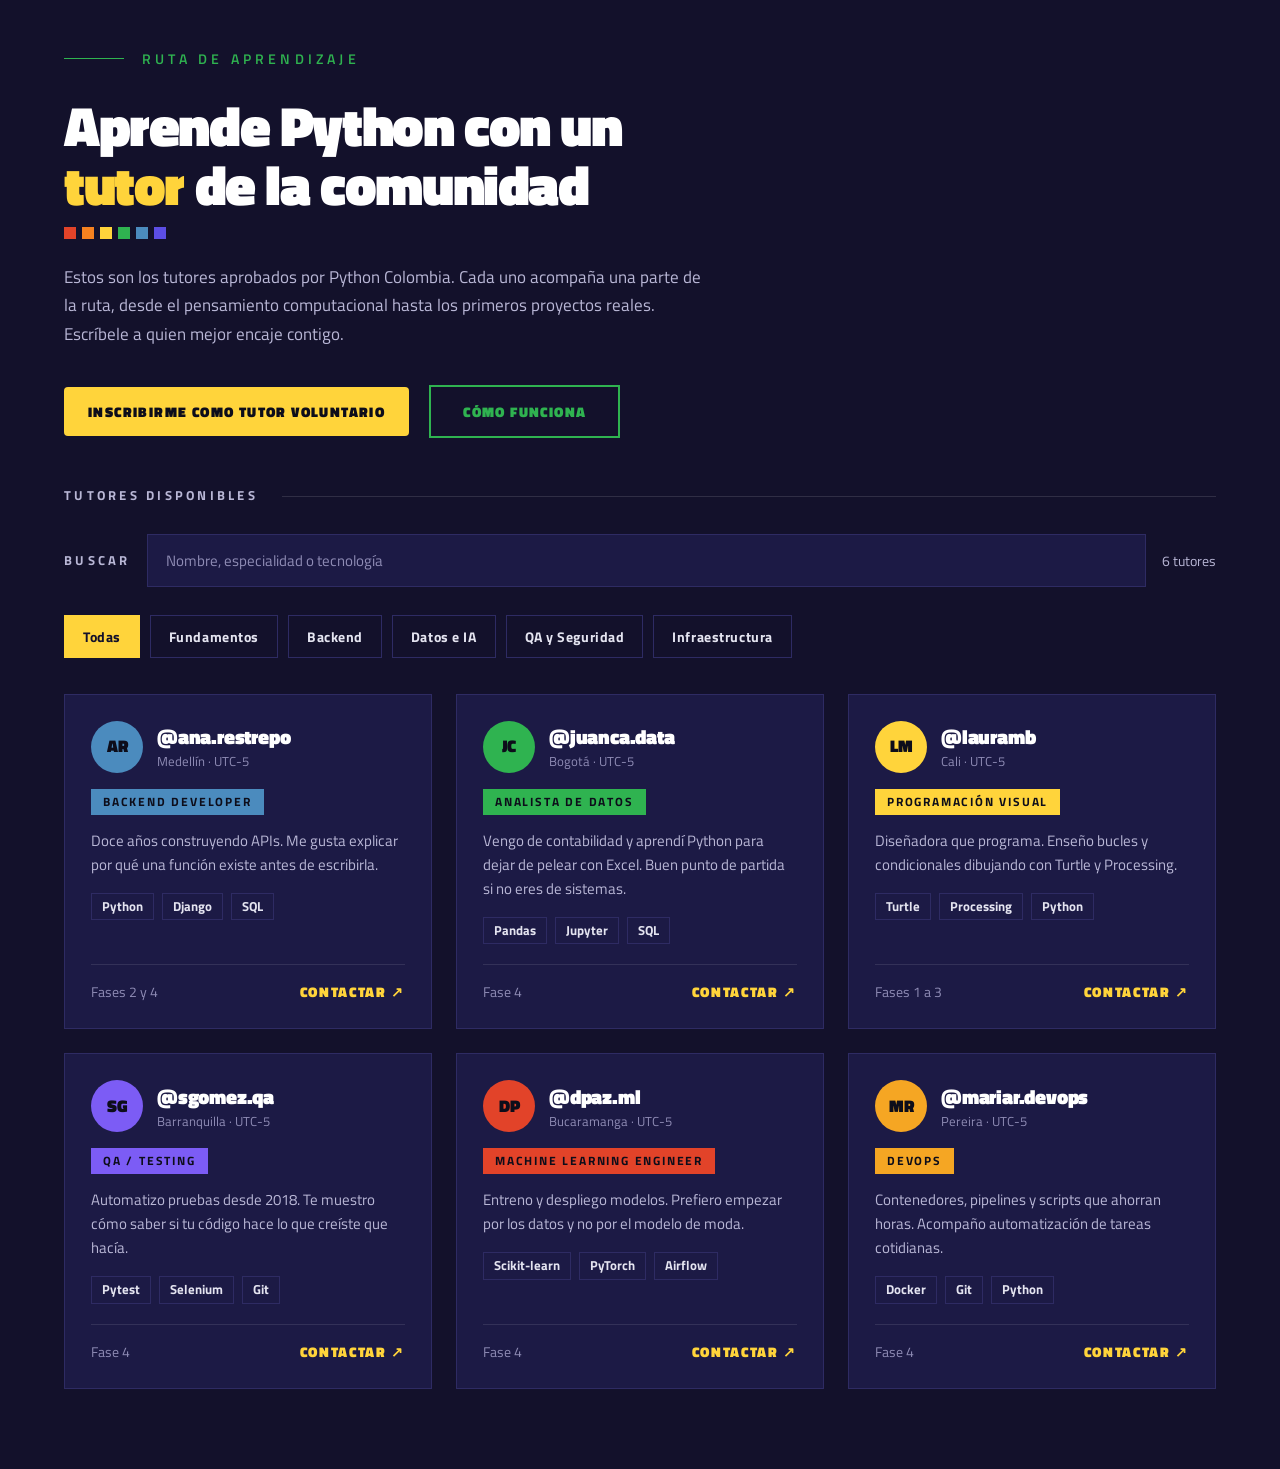
==== commit a0ccacf3: "style: add spacing between home hero title and color squares" ====
--- a/index.html
+++ b/index.html
@@ -9,7 +9,7 @@
   <link rel="preconnect" href="https://fonts.gstatic.com" crossorigin>
   <link href="https://fonts.googleapis.com/css2?family=Titillium+Web:wght@300;400;600;700;900&display=swap" rel="stylesheet">
   <link rel="stylesheet" href="css/styles.css?v=5">
-  <link rel="stylesheet" href="css/home.css?v=3">
+  <link rel="stylesheet" href="css/home.css?v=4">
 </head>
 <body class="home">
 
--- a/css/home.css
+++ b/css/home.css
@@ -37,7 +37,7 @@
 
 .home .hero .title-squares {
   display: flex;
-  margin-bottom: 24px;
+  margin: 12px 0 24px;
 }
 
 .hero h1 .hl { color: var(--yellow); }
